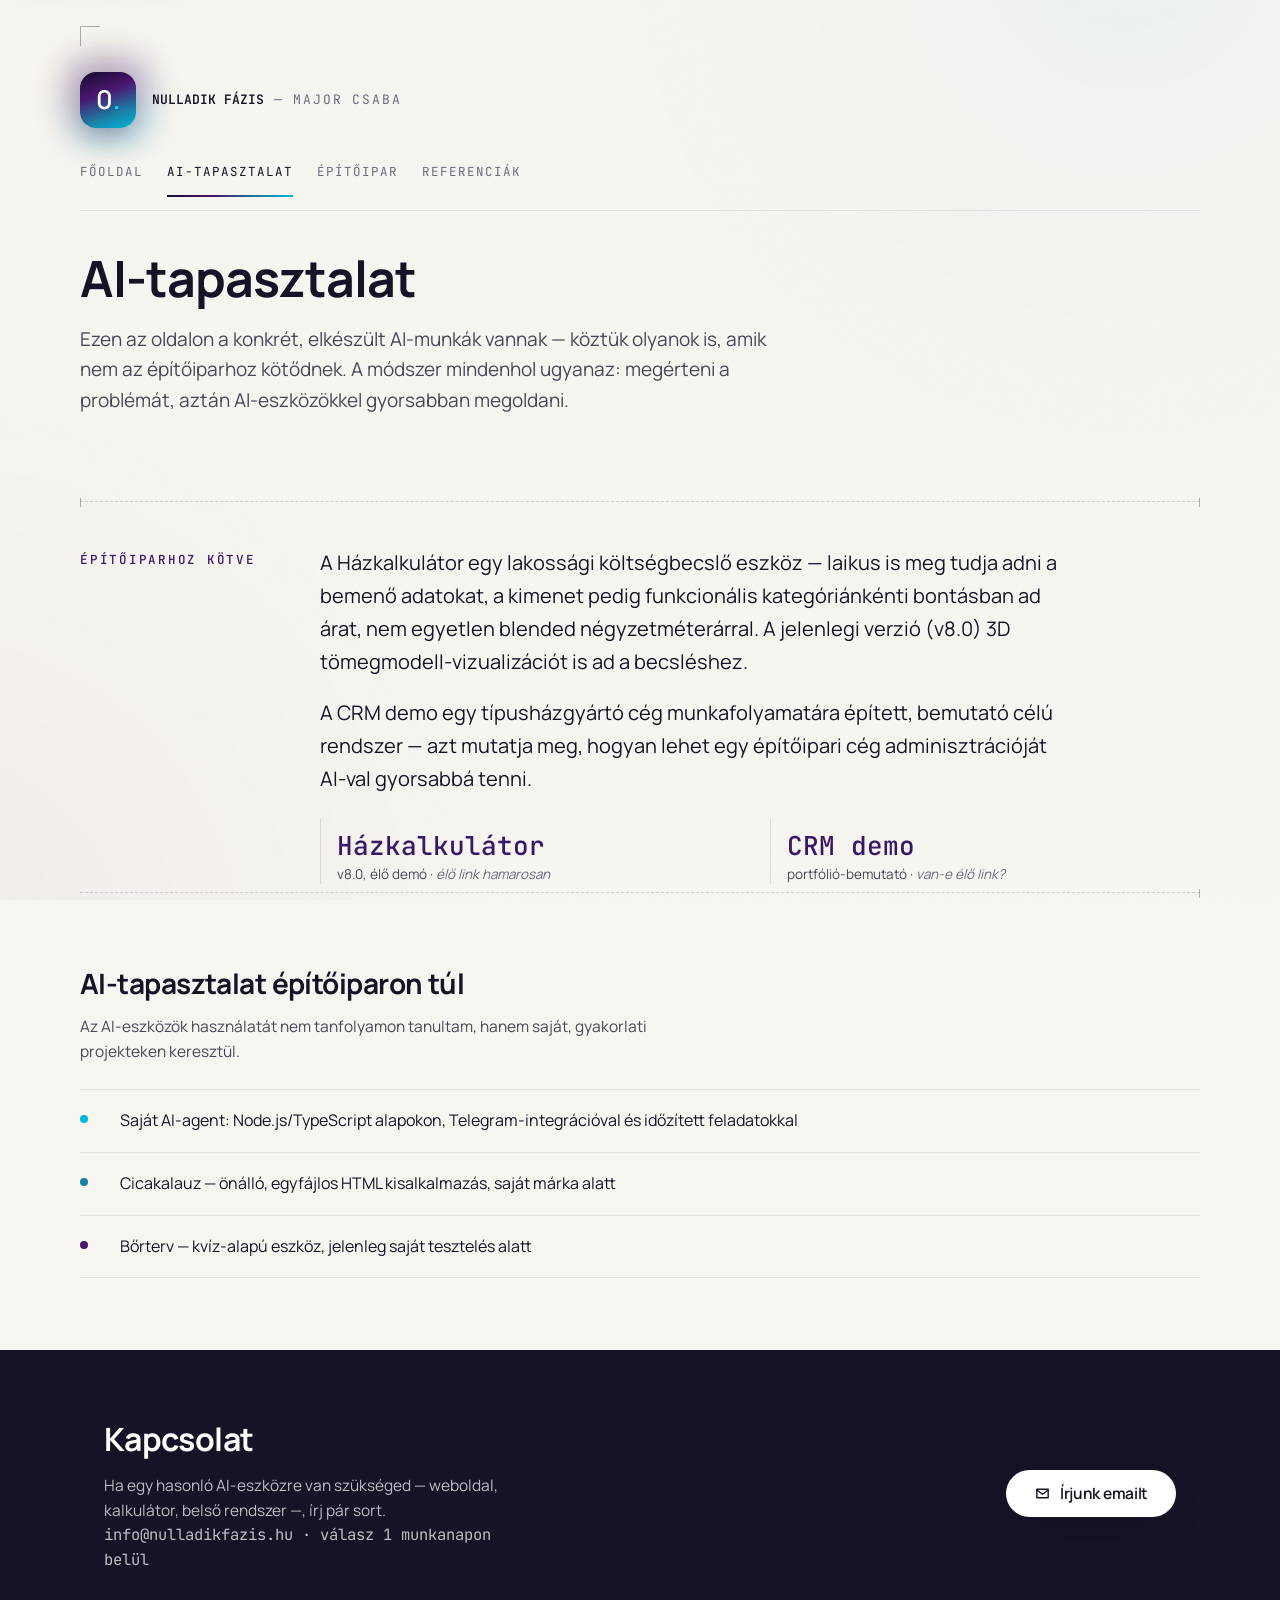
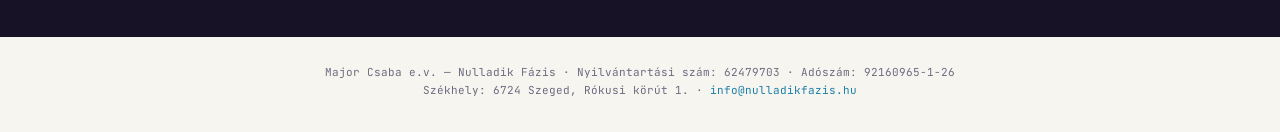
==== ai/index.html @ 728f5b67 "Add files via upload v33 – 4 oldalas oldalcsomag" ====
<!doctype html>
<html lang="hu">
<head>
  <meta charset="utf-8">
  <meta name="viewport" content="width=device-width, initial-scale=1, viewport-fit=cover">
  <title>AI-tapasztalat — Nulladik Fázis | Major Csaba</title>
  <meta name="description" content="Konkrét, elkészült AI-munkák — weboldalak, kalkulátorok, ügyfél-eszközök és saját AI-agent projektek, építőiparon túl is. Nulladik Fázis — Major Csaba.">
  <meta name="theme-color" content="#F7F5F0">
  <link rel="canonical" href="https://nulladikfazis.hu/ai/">
  <meta property="og:type" content="website">
  <meta property="og:locale" content="hu_HU">
  <meta property="og:url" content="https://nulladikfazis.hu/ai/">
  <meta property="og:title" content="AI-tapasztalat — Nulladik Fázis | Major Csaba">
  <meta property="og:description" content="Konkrét, elkészült AI-munkák — weboldalak, kalkulátorok, ügyfél-eszközök és saját AI-agent projektek, építőiparon túl is.">
  <link rel="icon" href="data:image/svg+xml,%3Csvg xmlns='http://www.w3.org/2000/svg' viewBox='0 0 100 100'%3E%3Cdefs%3E%3ClinearGradient id='g' x1='0' y1='0' x2='1' y2='1'%3E%3Cstop offset='0' stop-color='%23170B2E'/%3E%3Cstop offset='.38' stop-color='%234A1670'/%3E%3Cstop offset='.72' stop-color='%231B7FA6'/%3E%3Cstop offset='1' stop-color='%2300B8D9'/%3E%3C/linearGradient%3E%3C/defs%3E%3Crect width='100' height='100' rx='28' fill='url(%23g)'/%3E%3Ctext x='50' y='63' font-family='Arial,Helvetica,sans-serif' font-size='44' fill='%23fff' text-anchor='middle'%3E0%3C/text%3E%3C/svg%3E">
  <link rel="preconnect" href="https://fonts.googleapis.com">
  <link rel="preconnect" href="https://fonts.gstatic.com" crossorigin>
  <link href="https://fonts.googleapis.com/css2?family=Manrope:wght@300;400;500;600;700;800&family=JetBrains+Mono:wght@400;500&display=swap" rel="stylesheet">
  <link rel="stylesheet" href="/styles.css">
</head>
<body>
  <a class="skip" href="#fo-tartalom">Ugrás a tartalomra</a>

  <header class="wrap hero hero-in">
    <div class="hero-corner" aria-hidden="true"></div>
    <div class="brandrow">
      <div class="mark" aria-hidden="true"><span>0<span class="dot">.</span></span></div>
      <p class="brandname"><strong>Nulladik Fázis</strong> — Major Csaba</p>
    </div>
    <nav class="topnav" aria-label="Fő navigáció">
      <a href="/" class="topnav-link" data-page="fooldal">Főoldal</a>
      <a href="/ai/" class="topnav-link is-active" data-page="ai" aria-current="page">AI-tapasztalat</a>
      <a href="/epitoipar/" class="topnav-link" data-page="epitoipar">Építőipar</a>
      <a href="/referenciak/" class="topnav-link" data-page="referenciak">Referenciák</a>
    </nav>
    <h1 id="fo-tartalom">AI-tapasztalat</h1>
    <p class="lede">Ezen az oldalon a konkrét, elkészült AI-munkák vannak — köztük olyanok is, amik nem az építőiparhoz kötődnek. A módszer mindenhol ugyanaz: megérteni a problémát, aztán AI-eszközökkel gyorsabban megoldani.</p>
  </header>

  <section class="wrap bio cut-divider" aria-labelledby="ai-build-title">
    <div class="bio-grid">
      <h2 class="bio-label" id="ai-build-title">Építőiparhoz kötve</h2>
      <div>
        <p class="bio-text">A Házkalkulátor egy lakossági költségbecslő eszköz — laikus is meg tudja adni a bemenő adatokat, a kimenet pedig funkcionális kategóriánkénti bontásban ad árat, nem egyetlen blended négyzetméterárral. A jelenlegi verzió (v8.0) 3D tömegmodell-vizualizációt is ad a becsléshez.</p>
        <p class="bio-text">A CRM demo egy típusházgyártó cég munkafolyamatára épített, bemutató célú rendszer — azt mutatja meg, hogyan lehet egy építőipari cég adminisztrációját AI-val gyorsabbá tenni.</p>
        <div class="stat-row" style="grid-template-columns:repeat(2,1fr)">
          <div class="stat-item"><span class="stat-num">Házkalkulátor</span><span class="stat-label">v8.0, élő demó · <span class="todo-link">élő link hamarosan</span><!-- TISZTÁZANDÓ: élő URL --></span></div>
          <div class="stat-item"><span class="stat-num">CRM demo</span><span class="stat-label">portfólió-bemutató · <span class="todo-link">van-e élő link?</span><!-- TISZTÁZANDÓ: van-e élő link --></span></div>
        </div>
      </div>
    </div>
  </section>

  <section class="wrap services bp-grid cut-divider" aria-labelledby="ai-other-title">
    <h2 id="ai-other-title">AI-tapasztalat építőiparon túl</h2>
    <p class="services-intro">Az AI-eszközök használatát nem tanfolyamon tanultam, hanem saját, gyakorlati projekteken keresztül.</p>
    <div class="service-list">
      <div class="service-item"><span class="service-dot" style="--dot:#00B8D9"></span><span>Saját AI-agent: Node.js/TypeScript alapokon, Telegram-integrációval és időzített feladatokkal</span></div>
      <div class="service-item"><span class="service-dot" style="--dot:#1B7FA6"></span><span>Cicakalauz — önálló, egyfájlos HTML kisalkalmazás, saját márka alatt</span></div>
      <div class="service-item"><span class="service-dot" style="--dot:#4A1670"></span><span>Bőrterv — kvíz-alapú eszköz, jelenleg saját tesztelés alatt</span></div>
    </div>
  </section>

  <section class="contact" aria-labelledby="contact-title">
    <div class="wrap contact-inner">
      <div>
        <h2 id="contact-title">Kapcsolat</h2>
        <p>Ha egy hasonló AI-eszközre van szükséged — weboldal, kalkulátor, belső rendszer —, írj pár sort.</p>
        <p class="contact-meta">info@nulladikfazis.hu · válasz 1 munkanapon belül</p>
      </div>
      <a class="btn-light" href="mailto:info@nulladikfazis.hu?subject=Aj%C3%A1nlatk%C3%A9r%C3%A9s%20%E2%80%93%20Nulladik%20F%C3%A1zis" aria-label="Email küldése: info@nulladikfazis.hu">
        <svg viewBox="0 0 24 24" fill="none" stroke="currentColor" stroke-width="2" stroke-linecap="round" stroke-linejoin="round"><path d="M4 6h16v12H4z"/><path d="M4 7l8 6 8-6"/></svg>
        <span>Írjunk emailt</span>
      </a>
    </div>
  </section>

  <footer class="site-footer">
    Major Csaba e.v. — Nulladik Fázis · Nyilvántartási szám: 62479703 · Adószám: 92160965-1-26<br>
    Székhely: 6724 Szeged, Rókusi körút 1. · <a href="mailto:info@nulladikfazis.hu?subject=Aj%C3%A1nlatk%C3%A9r%C3%A9s%20%E2%80%93%20Nulladik%20F%C3%A1zis">info@nulladikfazis.hu</a>
  </footer>

  <script src="/main.js"></script>
</body>
</html>
---- styles.css ----
/* =====================================================================
   Nulladik Fázis — közös stíluslap (v33)
   1. rész: az index_v32.html stílusblokkja VÁLTOZTATÁS NÉLKÜL
   2. rész: v33 vizuális gazdagítás (kiegészítés, nem cseréli a fentit)
   ===================================================================== */

:root{
  --canvas:#F7F5F0;
  --canvas-2:#F1EEE6;
  --ink:#171226;
  --text:#4a4658;
  --muted:#6f6a80; /* WCAG AA-kompatibilis, ~4.8:1 a canvas-on */
  --indigo:#170B2E;
  --violet:#4A1670;
  --petrol:#1B7FA6;
  --cyan:#00B8D9;
  --grad-badge:linear-gradient(160deg,#170B2E 0%,#4A1670 38%,#1B7FA6 72%,#00B8D9 100%);
  --font:"Manrope",-apple-system,BlinkMacSystemFont,"Segoe UI",Roboto,Helvetica,Arial,sans-serif;
  --mono:"JetBrains Mono",ui-monospace,SFMono-Regular,Menlo,Consolas,monospace;
  --container:1120px;
  /* ---------- egységes cím-tipográfia: minden fejléc Manrope 700,
     letter-spacing -.02em. ---------- */
  --h-weight:700;
  --h-track:-.02em;
}
*{box-sizing:border-box}
html{-webkit-text-size-adjust:100%;scroll-behavior:smooth;overflow-x:hidden}
body{
  margin:0;min-height:100vh;
  background:var(--canvas);color:var(--ink);
  font-family:var(--font);line-height:1.6;
  -webkit-font-smoothing:antialiased;text-rendering:optimizeLegibility;
}
/* ---------- háttér: a szín épphogy érződik a sarkokban — a canvas majdnem
   tiszta off-white. A korábbi telített glow-réteg opacitása harmadára csökkent. ---------- */
body::before{
  content:"";position:fixed;inset:0;z-index:0;pointer-events:none;
  background:
    radial-gradient(60rem 60rem at 88% -6%,rgba(0,184,217,.04),transparent 60%),
    radial-gradient(60rem 60rem at -6% 106%,rgba(74,22,112,.04),transparent 60%);
}
/* ---------- finom, papírszerű zaj-textúra — változatlan. ---------- */
body::after{
  content:"";position:fixed;inset:0;z-index:0;pointer-events:none;opacity:.5;mix-blend-mode:multiply;
  background-image:url("data:image/svg+xml,%3Csvg xmlns='http://www.w3.org/2000/svg' width='140' height='140'%3E%3Cfilter id='n'%3E%3CfeTurbulence type='fractalNoise' baseFrequency='.9' numOctaves='2' stitchTiles='stitch'/%3E%3CfeColorMatrix type='saturate' values='0'/%3E%3C/filter%3E%3Crect width='140' height='140' filter='url(%23n)' opacity='.03'/%3E%3C/svg%3E");
}
a{color:inherit}
a,button{-webkit-tap-highlight-color:transparent}
:focus-visible{outline:3px solid rgba(27,127,166,.6);outline-offset:4px;border-radius:8px}
.skip{position:fixed;left:16px;top:-100px;z-index:200;padding:10px 14px;border-radius:12px;background:#fff;font-weight:600;box-shadow:0 20px 50px rgba(23,18,38,.18);transition:top .2s ease}
.skip:focus{top:14px}

.wrap{position:relative;z-index:1;max-width:var(--container);margin:0 auto;padding:0 24px}

@keyframes fadeUp{from{opacity:0;transform:translateY(10px)}to{opacity:1;transform:translateY(0)}}
.hero-in{animation:fadeUp .6s cubic-bezier(.22,1,.36,1) both}
@media (prefers-reduced-motion:reduce){
  *,*::before,*::after{animation:none!important;transition-duration:.001ms!important;scroll-behavior:auto!important}
}

/* ---------- hero / masthead ---------- */
.hero{padding:72px 0 56px;position:relative;overflow:visible}

/* ---------- technikai-rajz sarokjelölés a nagy, mozgó színfolt helyén:
   statikus, 1px-es L-vonal, halvány --muted színnel. Dekoratív, nem animált. ---------- */
.hero-corner{
  position:absolute;left:0;top:26px;width:20px;height:20px;
  border-left:1px solid var(--muted);border-top:1px solid var(--muted);
  opacity:.55;pointer-events:none;
}

.brandrow{display:flex;align-items:center;gap:16px;margin-bottom:34px}
.mark{
  position:relative;
  width:56px;height:56px;border-radius:16px;flex:none;
  background:var(--grad-badge);display:flex;align-items:center;justify-content:center;
  box-shadow:0 14px 30px -10px rgba(23,11,46,.4);
}
/* ---------- statikus, finom glow a jelvény mögött — nem "lélegzik". ---------- */
.mark::after{
  content:"";position:absolute;inset:-14px;z-index:-1;border-radius:24px;
  background:var(--grad-badge);opacity:.35;filter:blur(16px);
}
.mark span{font-family:var(--font);font-weight:600;font-size:26px;color:#fff;position:relative}
.mark .dot{color:#00E5FF}
.brandname{font-family:var(--mono);font-size:13px;letter-spacing:.14em;text-transform:uppercase;color:var(--muted)}
.brandname strong{color:var(--ink);font-weight:600;letter-spacing:0}

h1{
  margin:0 0 18px;font-family:var(--font);font-weight:var(--h-weight);
  font-size:clamp(30px,4.4vw,50px);line-height:1.1;letter-spacing:var(--h-track);color:var(--ink);
  max-width:20ch;
}
.lede{margin:0 0 30px;max-width:58ch;font-size:clamp(16px,1.6vw,19px);line-height:1.6;color:var(--text)}

.btn{
  display:inline-flex;align-items:center;gap:9px;
  padding:15px 28px;border-radius:999px;
  background:var(--ink);color:#fff;
  font:600 15.5px/1 var(--font);letter-spacing:var(--h-track);white-space:nowrap;
  text-decoration:none;
  box-shadow:0 18px 40px -16px rgba(23,18,38,.45);
  transition:transform .2s ease,box-shadow .2s ease;
}
.btn:hover{transform:translateY(-2px);box-shadow:0 22px 46px -16px rgba(23,18,38,.55)}
.btn:active{transform:translateY(0)}
.btn svg{width:17px;height:17px;flex:none}

.bio,.services,.paths{position:relative}

/* ---------- szekció-cím fölé "kirajzolódó" vékony gradiens vonal —
   scroll-be érkezéskor 0-ról 64px-re húzódik (width-transition, nem fade),
   ez adja a technikai-rajz "vonalhúzás" érzetet. ---------- */
.services h2::before,.paths h2::before{
  content:"";display:block;width:0;height:2px;margin-bottom:14px;
  background:var(--grad-badge);transition:width .8s cubic-bezier(.22,1,.36,1);
}
.services.in-view h2::before,.paths.in-view h2::before{width:64px}
@media (prefers-reduced-motion:reduce){
  .services h2::before,.paths h2::before{transition:none;width:64px}
}

.bio{--sec-accent:#3A1668;padding:44px 0 8px;border-top:1px solid rgba(23,18,38,.08)}
.services{--sec-accent:#4A1670}
.paths{--sec-accent:#1B7FA6}
.contact{--sec-accent:#00B8D9}
.contact-inner{position:relative;z-index:1}

.bio-grid{display:grid;grid-template-columns:200px 1fr;gap:40px}
.bio-label{margin:0;font-family:var(--mono);font-size:12.5px;font-weight:500;letter-spacing:.14em;text-transform:uppercase;color:var(--sec-accent);padding-top:4px}
.bio-text{margin:0 0 18px;font-size:clamp(17px,1.7vw,20px);line-height:1.65;color:var(--ink);max-width:62ch}
.bio ul{margin:0;padding:0;list-style:none;display:grid;gap:9px;max-width:56ch}
.bio li{position:relative;padding-left:19px;font-size:15px;line-height:1.6;color:var(--text)}
.bio li::before{content:"";position:absolute;left:0;top:.6em;width:5px;height:5px;border-radius:50%;background:var(--petrol)}

/* ---------- Amiben segít a 0. Fázis ---------- */
.services{padding:52px 0 8px;border-top:1px solid rgba(23,18,38,.08)}
.services h2{margin:0 0 8px;font-size:clamp(22px,2.4vw,28px);font-weight:var(--h-weight);letter-spacing:var(--h-track);color:var(--ink)}
.services-intro{margin:0 0 26px;max-width:64ch;font-size:15.5px;color:var(--text)}
.service-list{display:grid;gap:0}
.service-item{
  display:grid;grid-template-columns:26px 1fr;gap:14px;
  padding:18px 0;border-top:1px solid rgba(23,18,38,.08);
  font-size:16px;color:var(--ink);
}
.service-item:last-child{border-bottom:1px solid rgba(23,18,38,.08)}
.service-dot{width:8px;height:8px;border-radius:50%;margin-top:7px;background:var(--dot,var(--petrol))}

/* ---------- Két külön terület — átvezető panel a részletes bemutatókra. ---------- */
.paths{padding:52px 0 8px;border-top:1px solid rgba(23,18,38,.08)}
.paths h2{margin:0 0 8px;font-size:clamp(22px,2.4vw,28px);font-weight:var(--h-weight);letter-spacing:var(--h-track);color:var(--ink)}
.paths-intro{margin:0 0 26px;max-width:64ch;font-size:15.5px;color:var(--text)}
.paths-grid{display:grid;grid-template-columns:1fr 1fr;gap:22px}
.path-panel{
  background:var(--canvas-2);border-radius:16px;
  border-left:4px solid var(--pp-accent,var(--petrol));
  padding:28px 30px;
}
.path-panel.p-ai{--pp-accent:#1B7FA6}
.path-panel.p-build{--pp-accent:#4A1670}
.path-label{font-family:var(--mono);font-size:12.5px;font-weight:500;letter-spacing:.14em;text-transform:uppercase;color:var(--pp-accent,var(--petrol));margin:0 0 10px}
.path-panel h3{margin:0 0 8px;font-size:clamp(19px,2.1vw,23px);font-weight:var(--h-weight);letter-spacing:var(--h-track);color:var(--ink)}
.path-panel p{margin:0 0 16px;max-width:52ch;font-size:15px;line-height:1.65;color:var(--text)}
.path-cta{
  display:inline-flex;align-items:center;gap:7px;
  font-size:14px;font-weight:600;color:var(--petrol);text-decoration:none;
}
.path-cta:hover{color:var(--indigo)}

/* ---------- Kapcsolat — lezáró, sötét, kontrasztos sáv. ---------- */
.contact{margin-top:64px;padding:64px 0;background:var(--ink);color:#fff;position:relative;overflow:hidden}
.contact-inner{display:flex;flex-wrap:wrap;align-items:center;justify-content:space-between;gap:28px}
.contact h2{margin:0 0 8px;font-size:clamp(24px,3vw,32px);font-weight:var(--h-weight);letter-spacing:var(--h-track)}
.contact p{margin:0;max-width:46ch;font-size:15.5px;line-height:1.6;color:rgba(255,255,255,.72)}
.contact-meta{margin-top:10px;font-family:var(--mono);font-size:12.5px;color:rgba(255,255,255,.5)}
.btn-light{
  display:inline-flex;align-items:center;gap:9px;flex:none;
  padding:15px 28px;border-radius:999px;
  background:#fff;color:var(--ink);
  font:600 15.5px/1 var(--font);letter-spacing:var(--h-track);text-decoration:none;
  transition:transform .2s ease,box-shadow .2s ease;
  box-shadow:0 18px 40px -16px rgba(0,0,0,.4);
}
.btn-light:hover{transform:translateY(-2px)}
.btn-light svg{width:17px;height:17px;flex:none}

.site-footer{
  padding:26px 24px 32px;text-align:center;
  font-family:var(--mono);font-size:11px;line-height:1.7;color:var(--muted);
}
.site-footer a{text-decoration:none;color:var(--petrol)}
.site-footer a:hover{color:var(--indigo)}

/* ---------- reszponzív ---------- */
@media (max-width:780px){
  .hero{padding:52px 0 40px}
  .bio-grid{grid-template-columns:1fr;gap:14px}
  .paths-grid{grid-template-columns:1fr}
  .contact{padding:48px 0}
  .contact-inner{flex-direction:column;align-items:flex-start}
}
@media (max-width:600px){
  .path-panel{padding:24px 22px}
}
@media (max-width:480px){
  .wrap{padding:0 18px}
}

/* =====================================================================
   2. rész — v33 vizuális gazdagítás (kiegészítés)
   ===================================================================== */

/* --- felső navigáció --- */
.topnav{display:flex;gap:24px;margin:0 0 40px;padding-bottom:14px;
  border-bottom:1px solid rgba(23,18,38,.08);position:relative;flex-wrap:wrap}
.topnav-link{font-family:var(--mono);font-size:12.5px;letter-spacing:.08em;
  text-transform:uppercase;color:var(--muted);text-decoration:none;
  padding-bottom:14px;position:relative}
.topnav-link.is-active,.topnav-link:hover{color:var(--ink)}
.topnav-link.is-active::after{content:"";position:absolute;left:0;right:0;bottom:-1px;
  height:2px;background:var(--grad-badge)}

/* --- halvány blueprint rácsminta egy-egy szekció hátterében --- */
.bp-grid{position:relative}
.bp-grid::before{
  content:"";position:absolute;inset:0;z-index:-1;pointer-events:none;opacity:.05;
  background-image:
    linear-gradient(to right, var(--ink) 1px, transparent 1px),
    linear-gradient(to bottom, var(--ink) 1px, transparent 1px);
  background-size:40px 40px;
  -webkit-mask-image:linear-gradient(to bottom, transparent, black 15%, black 85%, transparent);
  mask-image:linear-gradient(to bottom, transparent, black 15%, black 85%, transparent);
}

/* --- statisztika-sor: nagy szám + címke, mérőjel-akcentussal (bio szekció) --- */
.stat-row{display:grid;grid-template-columns:repeat(3,1fr);gap:20px;margin-top:24px}
.stat-item{position:relative;padding:14px 0 0 16px;border-left:1px solid rgba(23,18,38,.12)}
.stat-num{display:block;font-family:var(--mono);font-weight:500;font-size:26px;
  color:var(--sec-accent,var(--petrol));line-height:1}
.stat-label{display:block;margin-top:6px;font-size:13.5px;line-height:1.4;color:var(--text)}
@media (max-width:600px){.stat-row{grid-template-columns:1fr;gap:16px}}

/* --- kártya hover-emelkedés (paths-grid, ref-lista) --- */
.path-panel,.ref-card{transition:transform .25s ease,box-shadow .25s ease}
.path-panel:hover,.ref-card:hover{transform:translateY(-3px);
  box-shadow:0 20px 40px -24px rgba(23,18,38,.35)}

/* --- szakasz-elválasztó "vágásjel" a sima 1px border helyett --- */
.cut-divider{border-top:1px dashed rgba(23,18,38,.16);position:relative}
.bio.cut-divider,.services.cut-divider,.paths.cut-divider{
  border-top-style:dashed;border-top-color:rgba(23,18,38,.16)}
.cut-divider::before,.cut-divider::after{content:"";position:absolute;top:-4px;
  width:1px;height:9px;background:rgba(23,18,38,.3)}
.cut-divider::before{left:0}
.cut-divider::after{right:0}

/* --- sarok-jelölés, ismételve más szekciókban is (nem csak a hero-ban) --- */
.corner-mark{position:absolute;width:16px;height:16px;pointer-events:none;opacity:.4}
.corner-mark.br{right:0;bottom:8px;border-right:1px solid var(--muted);
  border-bottom:1px solid var(--muted)}

/* --- v33: 3- és 2-oszlopos path-rács --- */
.paths-grid-3{grid-template-columns:repeat(3,1fr)}
.paths-grid-2{grid-template-columns:repeat(2,1fr)}
.p-ref{--pp-accent:#00B8D9}
.path-panel.p-ref{--pp-accent:#00B8D9}

/* --- publikálás előtt kitöltendő (tisztázandó) link jelölése --- */
.todo-link{color:var(--muted);font-style:italic}

@media (max-width:780px){
  .paths-grid-3,.paths-grid-2{grid-template-columns:1fr}
}
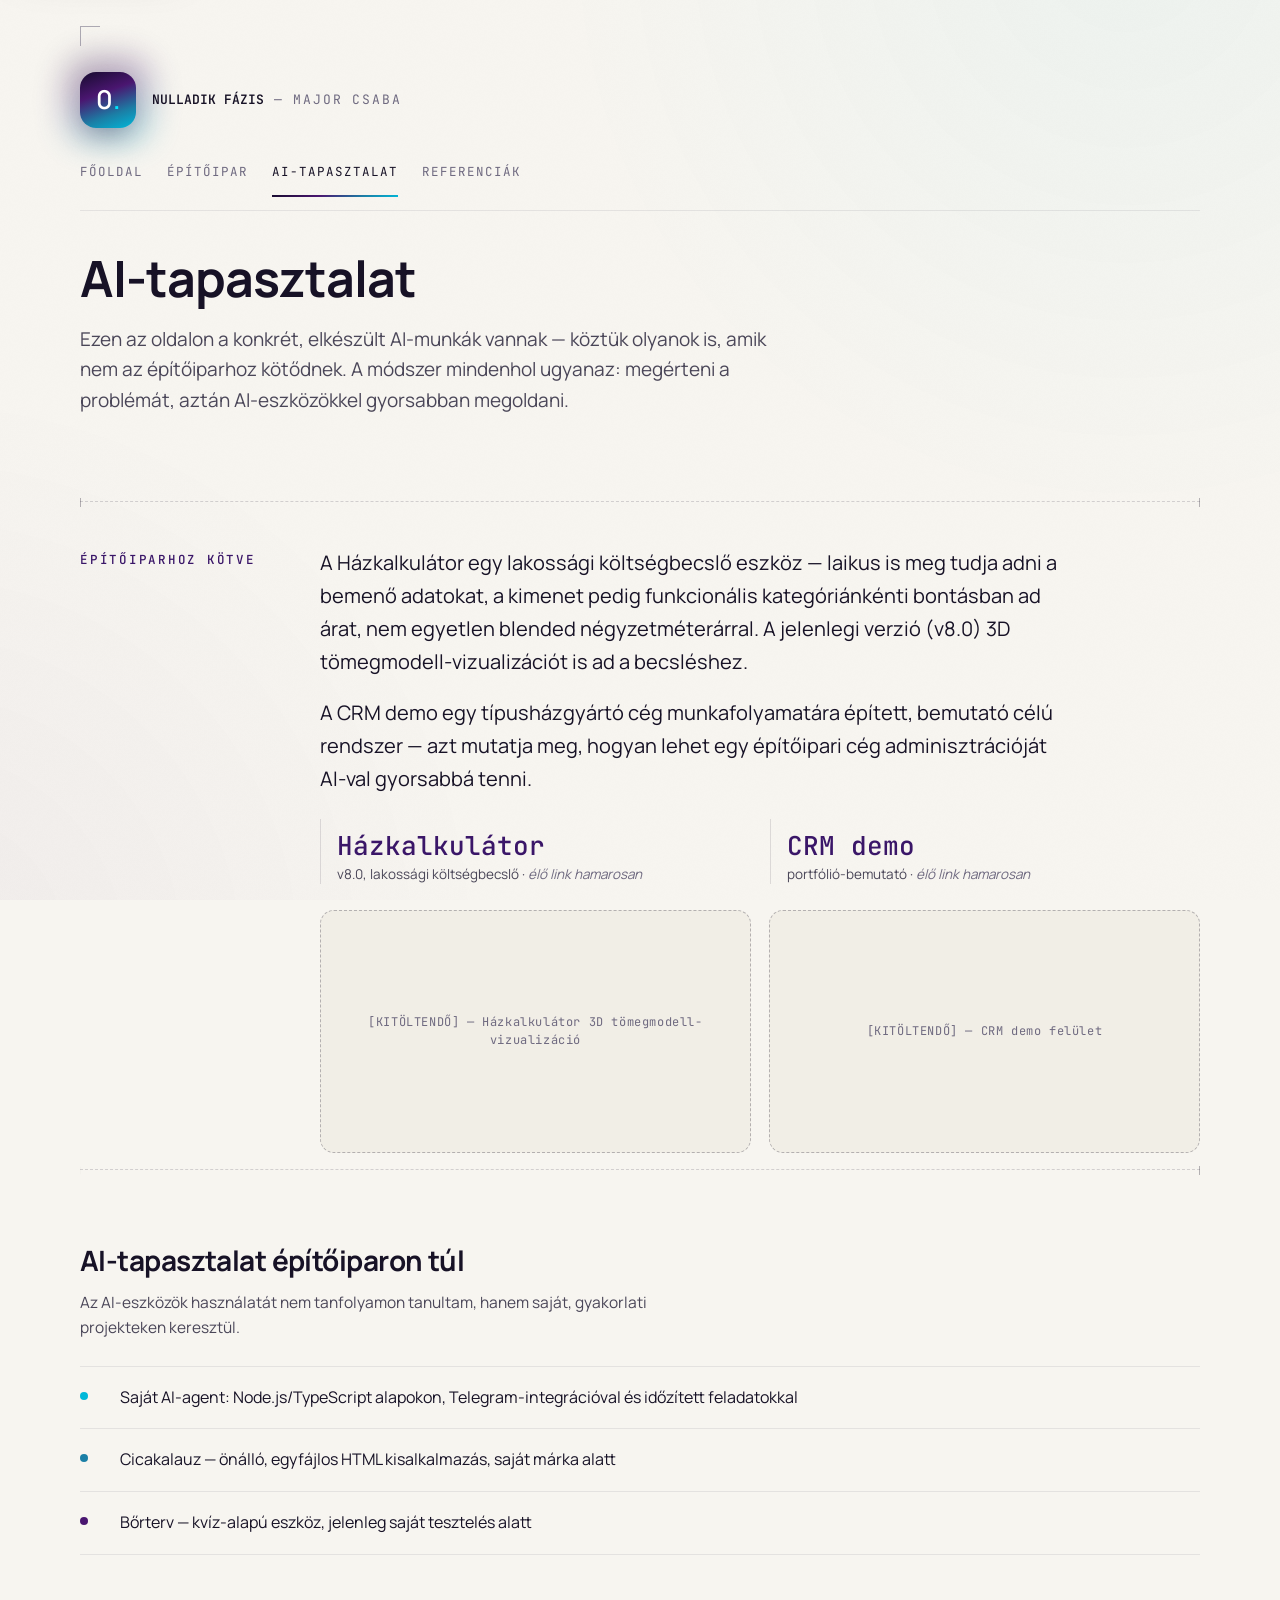
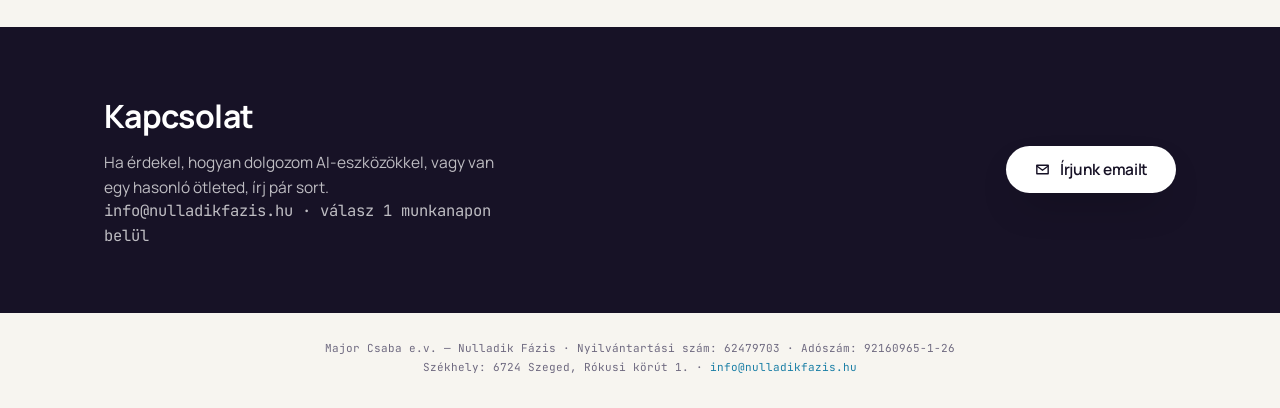
==== commit 31a99d6f: "Add files via upload" ====
--- a/ai/index.html
+++ b/ai/index.html
@@ -4,19 +4,25 @@
   <meta charset="utf-8">
   <meta name="viewport" content="width=device-width, initial-scale=1, viewport-fit=cover">
   <title>AI-tapasztalat — Nulladik Fázis | Major Csaba</title>
-  <meta name="description" content="Konkrét, elkészült AI-munkák — weboldalak, kalkulátorok, ügyfél-eszközök és saját AI-agent projektek, építőiparon túl is. Nulladik Fázis — Major Csaba.">
+  <meta name="description" content="AI-tapasztalat — Nulladik Fázis, Major Csaba. Konkrét, elkészült AI-munkák: Házkalkulátor, CRM demo, saját fejlesztői projektek — az építőipari előkészítést gyorsító eszközökkel.">
   <meta name="theme-color" content="#F7F5F0">
   <link rel="canonical" href="https://nulladikfazis.hu/ai/">
   <meta property="og:type" content="website">
   <meta property="og:locale" content="hu_HU">
   <meta property="og:url" content="https://nulladikfazis.hu/ai/">
   <meta property="og:title" content="AI-tapasztalat — Nulladik Fázis | Major Csaba">
-  <meta property="og:description" content="Konkrét, elkészült AI-munkák — weboldalak, kalkulátorok, ügyfél-eszközök és saját AI-agent projektek, építőiparon túl is.">
+  <meta property="og:description" content="Konkrét, elkészült AI-munkák: Házkalkulátor, CRM demo, saját fejlesztői projektek — az építőipari előkészítést gyorsító eszközökkel.">
+  <!-- og:image: egyelőre átmeneti brand-kép (logó + gradiens). Egyéni domain élesítésekor cseréld a nulladikfazis.hu-s URL-re, később valódi screenshotra. -->
+  <meta property="og:image" content="https://majorcsaba63-sketch.github.io/nulladik-fazis/assets/og-image.png">
+  <meta property="og:image:width" content="1200">
+  <meta property="og:image:height" content="630">
+  <meta property="og:image:alt" content="Nulladik Fázis — Major Csaba">
+  <meta name="twitter:card" content="summary_large_image">
   <link rel="icon" href="data:image/svg+xml,%3Csvg xmlns='http://www.w3.org/2000/svg' viewBox='0 0 100 100'%3E%3Cdefs%3E%3ClinearGradient id='g' x1='0' y1='0' x2='1' y2='1'%3E%3Cstop offset='0' stop-color='%23170B2E'/%3E%3Cstop offset='.38' stop-color='%234A1670'/%3E%3Cstop offset='.72' stop-color='%231B7FA6'/%3E%3Cstop offset='1' stop-color='%2300B8D9'/%3E%3C/linearGradient%3E%3C/defs%3E%3Crect width='100' height='100' rx='28' fill='url(%23g)'/%3E%3Ctext x='50' y='63' font-family='Arial,Helvetica,sans-serif' font-size='44' fill='%23fff' text-anchor='middle'%3E0%3C/text%3E%3C/svg%3E">
   <link rel="preconnect" href="https://fonts.googleapis.com">
   <link rel="preconnect" href="https://fonts.gstatic.com" crossorigin>
   <link href="https://fonts.googleapis.com/css2?family=Manrope:wght@300;400;500;600;700;800&family=JetBrains+Mono:wght@400;500&display=swap" rel="stylesheet">
-  <link rel="stylesheet" href="/styles.css">
+  <link rel="stylesheet" href="../styles.css">
 </head>
 <body>
   <a class="skip" href="#fo-tartalom">Ugrás a tartalomra</a>
@@ -28,10 +34,10 @@
       <p class="brandname"><strong>Nulladik Fázis</strong> — Major Csaba</p>
     </div>
     <nav class="topnav" aria-label="Fő navigáció">
-      <a href="/" class="topnav-link" data-page="fooldal">Főoldal</a>
-      <a href="/ai/" class="topnav-link is-active" data-page="ai" aria-current="page">AI-tapasztalat</a>
-      <a href="/epitoipar/" class="topnav-link" data-page="epitoipar">Építőipar</a>
-      <a href="/referenciak/" class="topnav-link" data-page="referenciak">Referenciák</a>
+      <a href="../" class="topnav-link" data-page="fooldal">Főoldal</a>
+      <a href="../epitoipar/" class="topnav-link" data-page="epitoipar">Építőipar</a>
+      <a href="../ai/" class="topnav-link is-active" data-page="ai" aria-current="page">AI-tapasztalat</a>
+      <a href="../referenciak/" class="topnav-link" data-page="referenciak">Referenciák</a>
     </nav>
     <h1 id="fo-tartalom">AI-tapasztalat</h1>
     <p class="lede">Ezen az oldalon a konkrét, elkészült AI-munkák vannak — köztük olyanok is, amik nem az építőiparhoz kötődnek. A módszer mindenhol ugyanaz: megérteni a problémát, aztán AI-eszközökkel gyorsabban megoldani.</p>
@@ -44,8 +50,16 @@
         <p class="bio-text">A Házkalkulátor egy lakossági költségbecslő eszköz — laikus is meg tudja adni a bemenő adatokat, a kimenet pedig funkcionális kategóriánkénti bontásban ad árat, nem egyetlen blended négyzetméterárral. A jelenlegi verzió (v8.0) 3D tömegmodell-vizualizációt is ad a becsléshez.</p>
         <p class="bio-text">A CRM demo egy típusházgyártó cég munkafolyamatára épített, bemutató célú rendszer — azt mutatja meg, hogyan lehet egy építőipari cég adminisztrációját AI-val gyorsabbá tenni.</p>
         <div class="stat-row" style="grid-template-columns:repeat(2,1fr)">
-          <div class="stat-item"><span class="stat-num">Házkalkulátor</span><span class="stat-label">v8.0, élő demó · <span class="todo-link">élő link hamarosan</span><!-- TISZTÁZANDÓ: élő URL --></span></div>
-          <div class="stat-item"><span class="stat-num">CRM demo</span><span class="stat-label">portfólió-bemutató · <span class="todo-link">van-e élő link?</span><!-- TISZTÁZANDÓ: van-e élő link --></span></div>
+          <div class="stat-item"><span class="stat-num">Házkalkulátor</span><span class="stat-label">v8.0, lakossági költségbecslő · <span class="todo-link">élő link hamarosan</span></span></div>
+          <div class="stat-item"><span class="stat-num">CRM demo</span><span class="stat-label">portfólió-bemutató · <span class="todo-link">élő link hamarosan</span></span></div>
+        </div>
+        <div class="shot-grid">
+          <div class="shot" data-label="[KITÖLTENDŐ] — Házkalkulátor 3D tömegmodell-vizualizáció">
+            <!-- [KITÖLTENDŐ]: screenshot ide, forrás: Házkalkulátor v8.0 felület, 3D vizualizáció nézet. Csere: <img src="../assets/ai-hazkalkulator-3d.jpg" alt="..."> -->
+          </div>
+          <div class="shot" data-label="[KITÖLTENDŐ] — CRM demo felület">
+            <!-- [KITÖLTENDŐ]: screenshot ide, forrás: CRM demo felület, listanézet vagy folyamat-nézet. Csere: <img src="../assets/ai-crm-demo.jpg" alt="..."> -->
+          </div>
         </div>
       </div>
     </div>
@@ -65,7 +79,7 @@
     <div class="wrap contact-inner">
       <div>
         <h2 id="contact-title">Kapcsolat</h2>
-        <p>Ha egy hasonló AI-eszközre van szükséged — weboldal, kalkulátor, belső rendszer —, írj pár sort.</p>
+        <p>Ha érdekel, hogyan dolgozom AI-eszközökkel, vagy van egy hasonló ötleted, írj pár sort.</p>
         <p class="contact-meta">info@nulladikfazis.hu · válasz 1 munkanapon belül</p>
       </div>
       <a class="btn-light" href="mailto:info@nulladikfazis.hu?subject=Aj%C3%A1nlatk%C3%A9r%C3%A9s%20%E2%80%93%20Nulladik%20F%C3%A1zis" aria-label="Email küldése: info@nulladikfazis.hu">
@@ -80,6 +94,6 @@
     Székhely: 6724 Szeged, Rókusi körút 1. · <a href="mailto:info@nulladikfazis.hu?subject=Aj%C3%A1nlatk%C3%A9r%C3%A9s%20%E2%80%93%20Nulladik%20F%C3%A1zis">info@nulladikfazis.hu</a>
   </footer>
 
-  <script src="/main.js"></script>
+  <script src="../main.js"></script>
 </body>
 </html>
--- a/styles.css
+++ b/styles.css
@@ -268,6 +268,22 @@
 /* --- publikálás előtt kitöltendő (tisztázandó) link jelölése --- */
 .todo-link{color:var(--muted);font-style:italic}
 
+/* --- screenshot / kép helykitöltő slot — valós fájllal cserélendő ---
+   Használat: <div class="shot" data-label="..."><!-- [KITÖLTENDŐ] --></div>
+   Ha bekerül egy <img>, a felirat automatikusan eltűnik és a kép kitölti a keretet. */
+.shot{position:relative;margin:26px 0 8px;border:1px dashed rgba(23,18,38,.28);
+  border-radius:14px;background:var(--canvas-2);aspect-ratio:16/9;overflow:hidden;
+  display:flex;align-items:center;justify-content:center}
+.shot img{width:100%;height:100%;object-fit:cover;display:block}
+.shot::after{content:attr(data-label);position:absolute;left:0;right:0;padding:0 20px;
+  text-align:center;font-family:var(--mono);font-size:12px;letter-spacing:.05em;
+  line-height:1.5;color:var(--muted)}
+.shot:has(img)::after{display:none}
+.shot-grid{display:grid;grid-template-columns:1fr 1fr;gap:18px}
+.shot-grid .shot{margin:26px 0 8px}
+.ref-card .shot{margin:16px 0 14px}
+@media (max-width:640px){.shot-grid{grid-template-columns:1fr}}
+
 @media (max-width:780px){
   .paths-grid-3,.paths-grid-2{grid-template-columns:1fr}
 }
